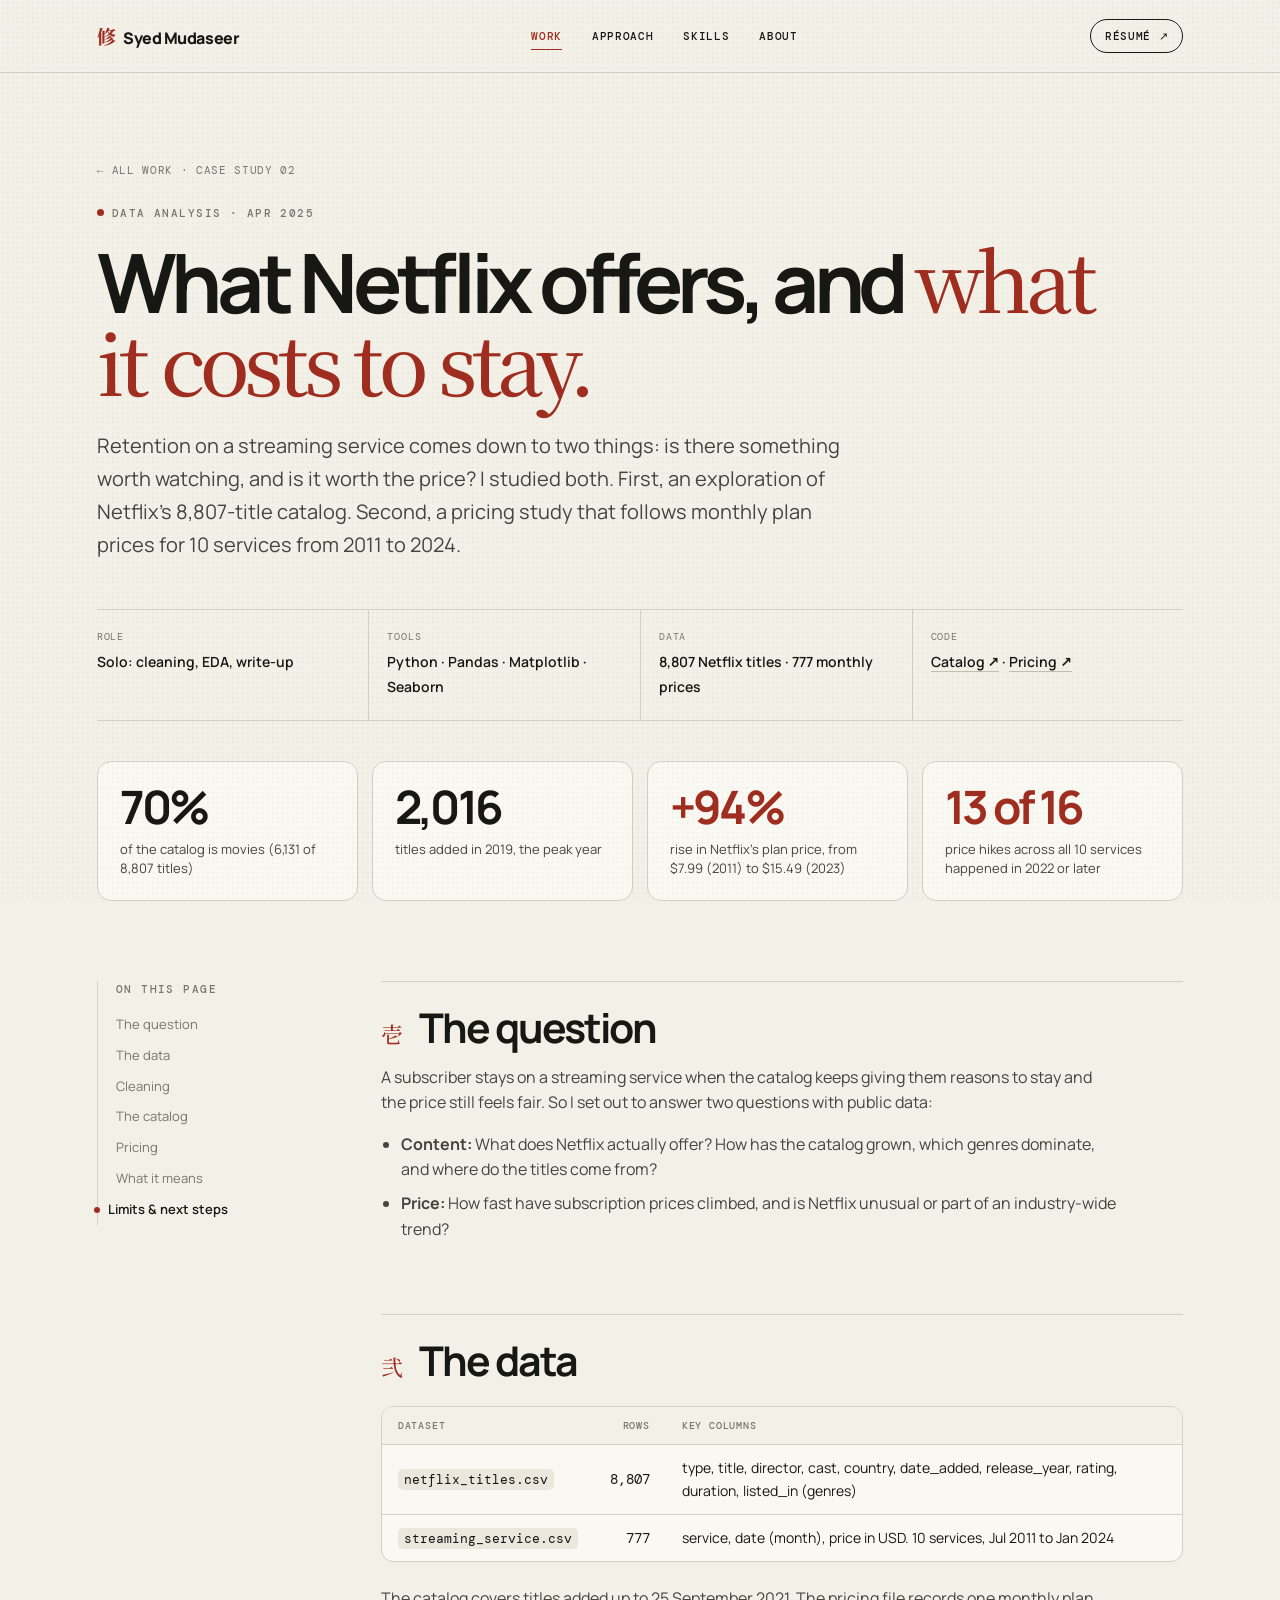
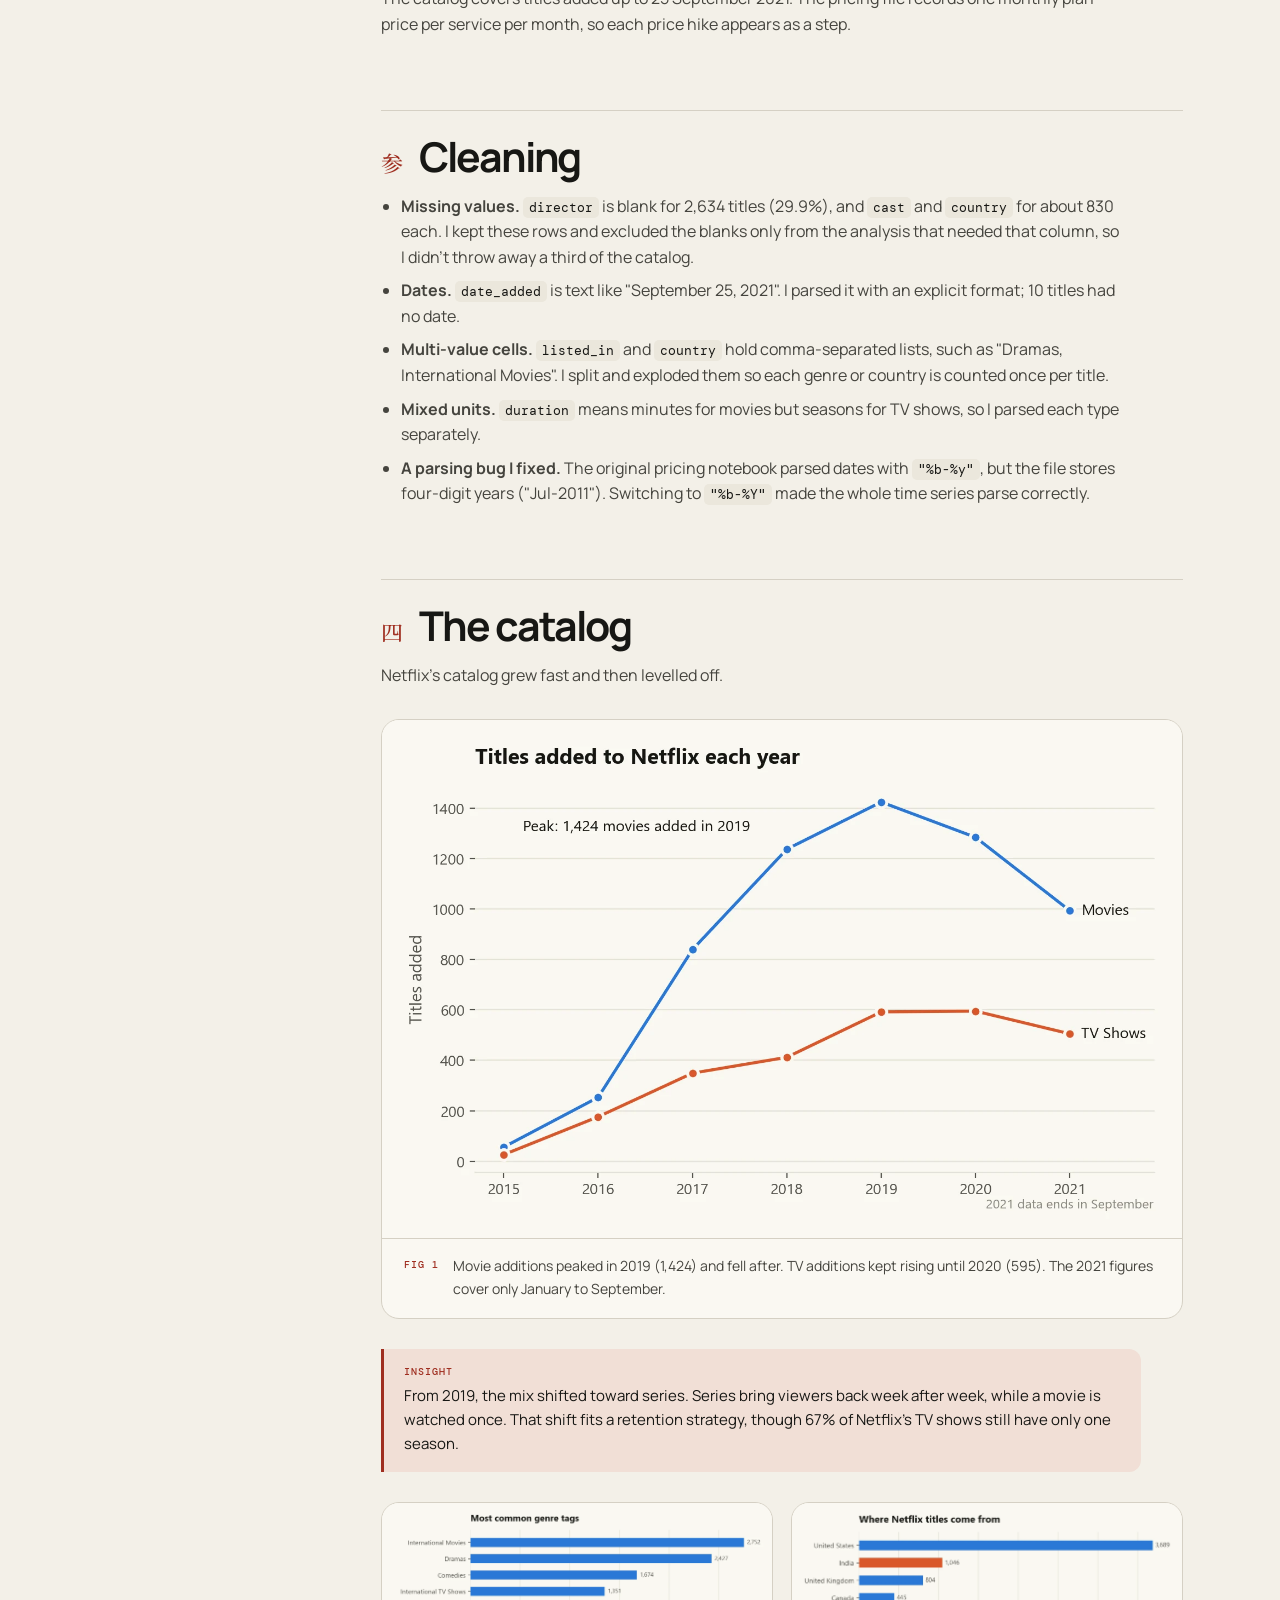
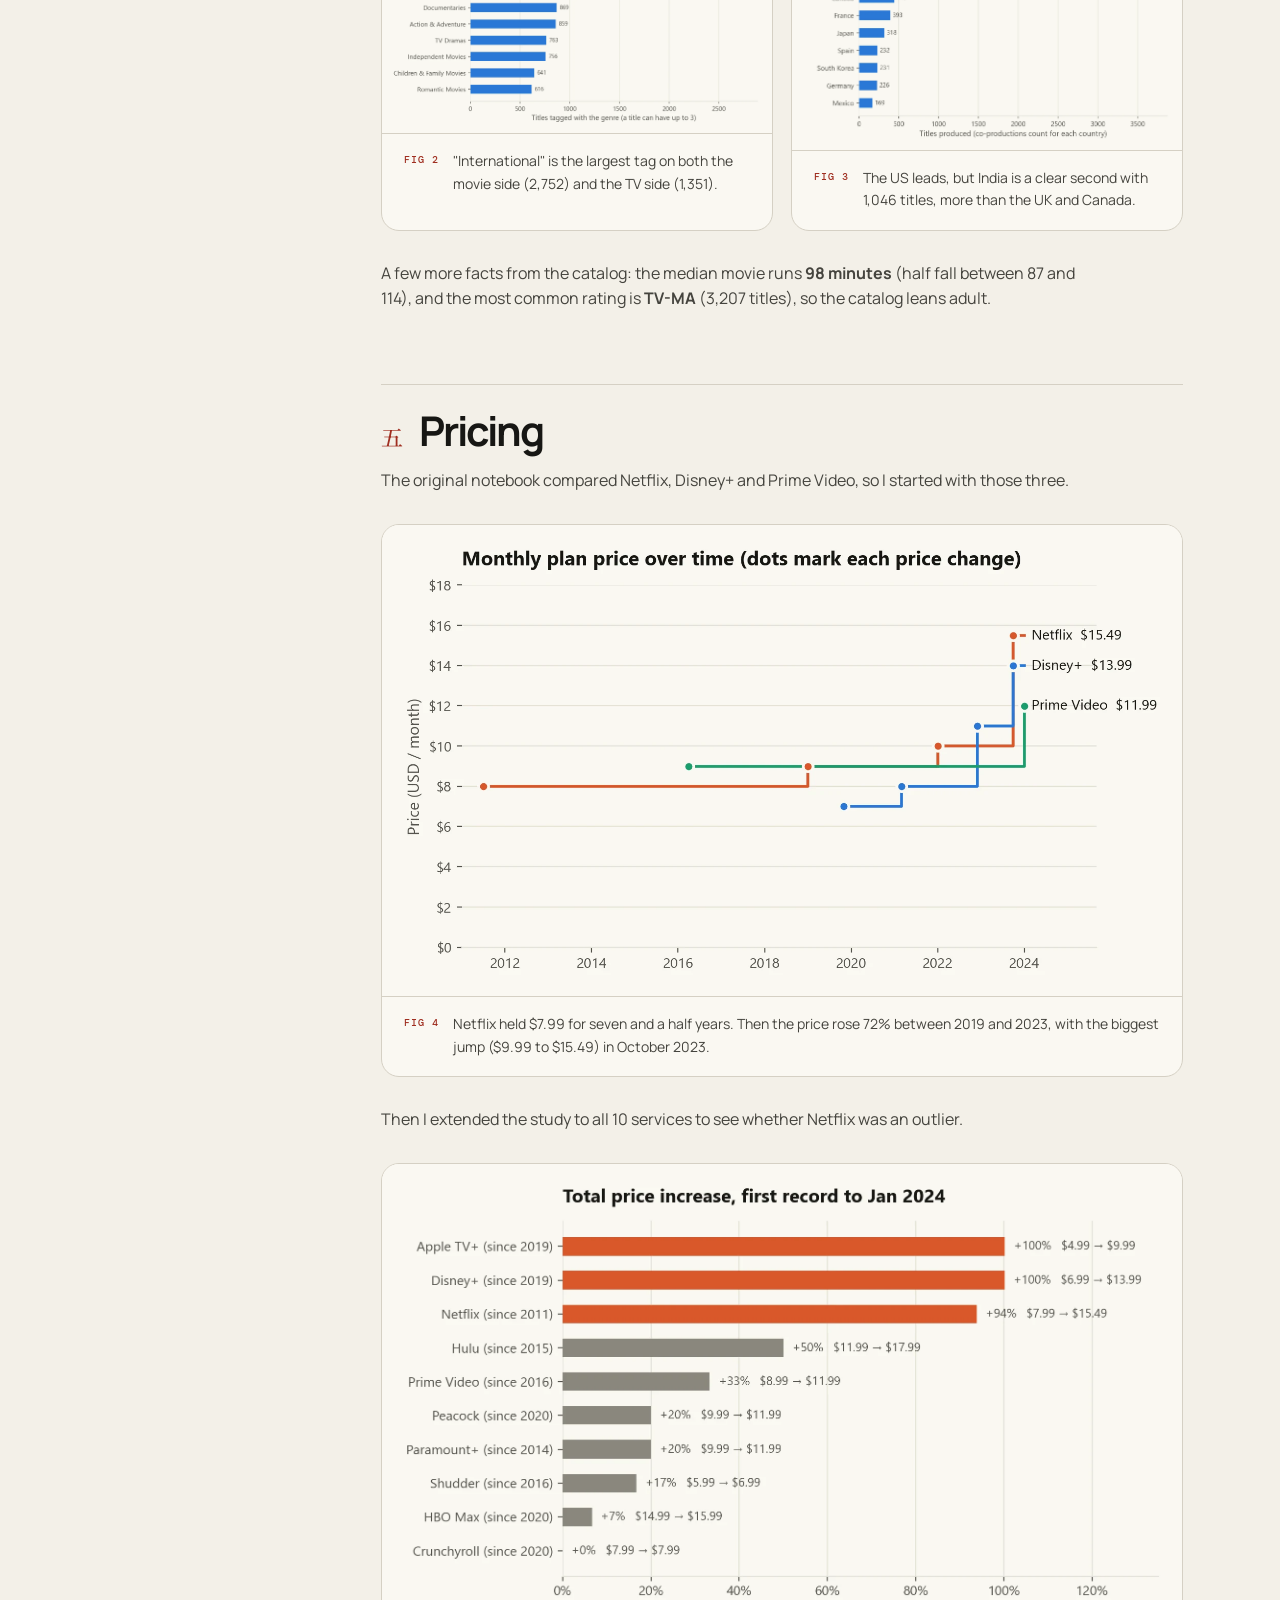
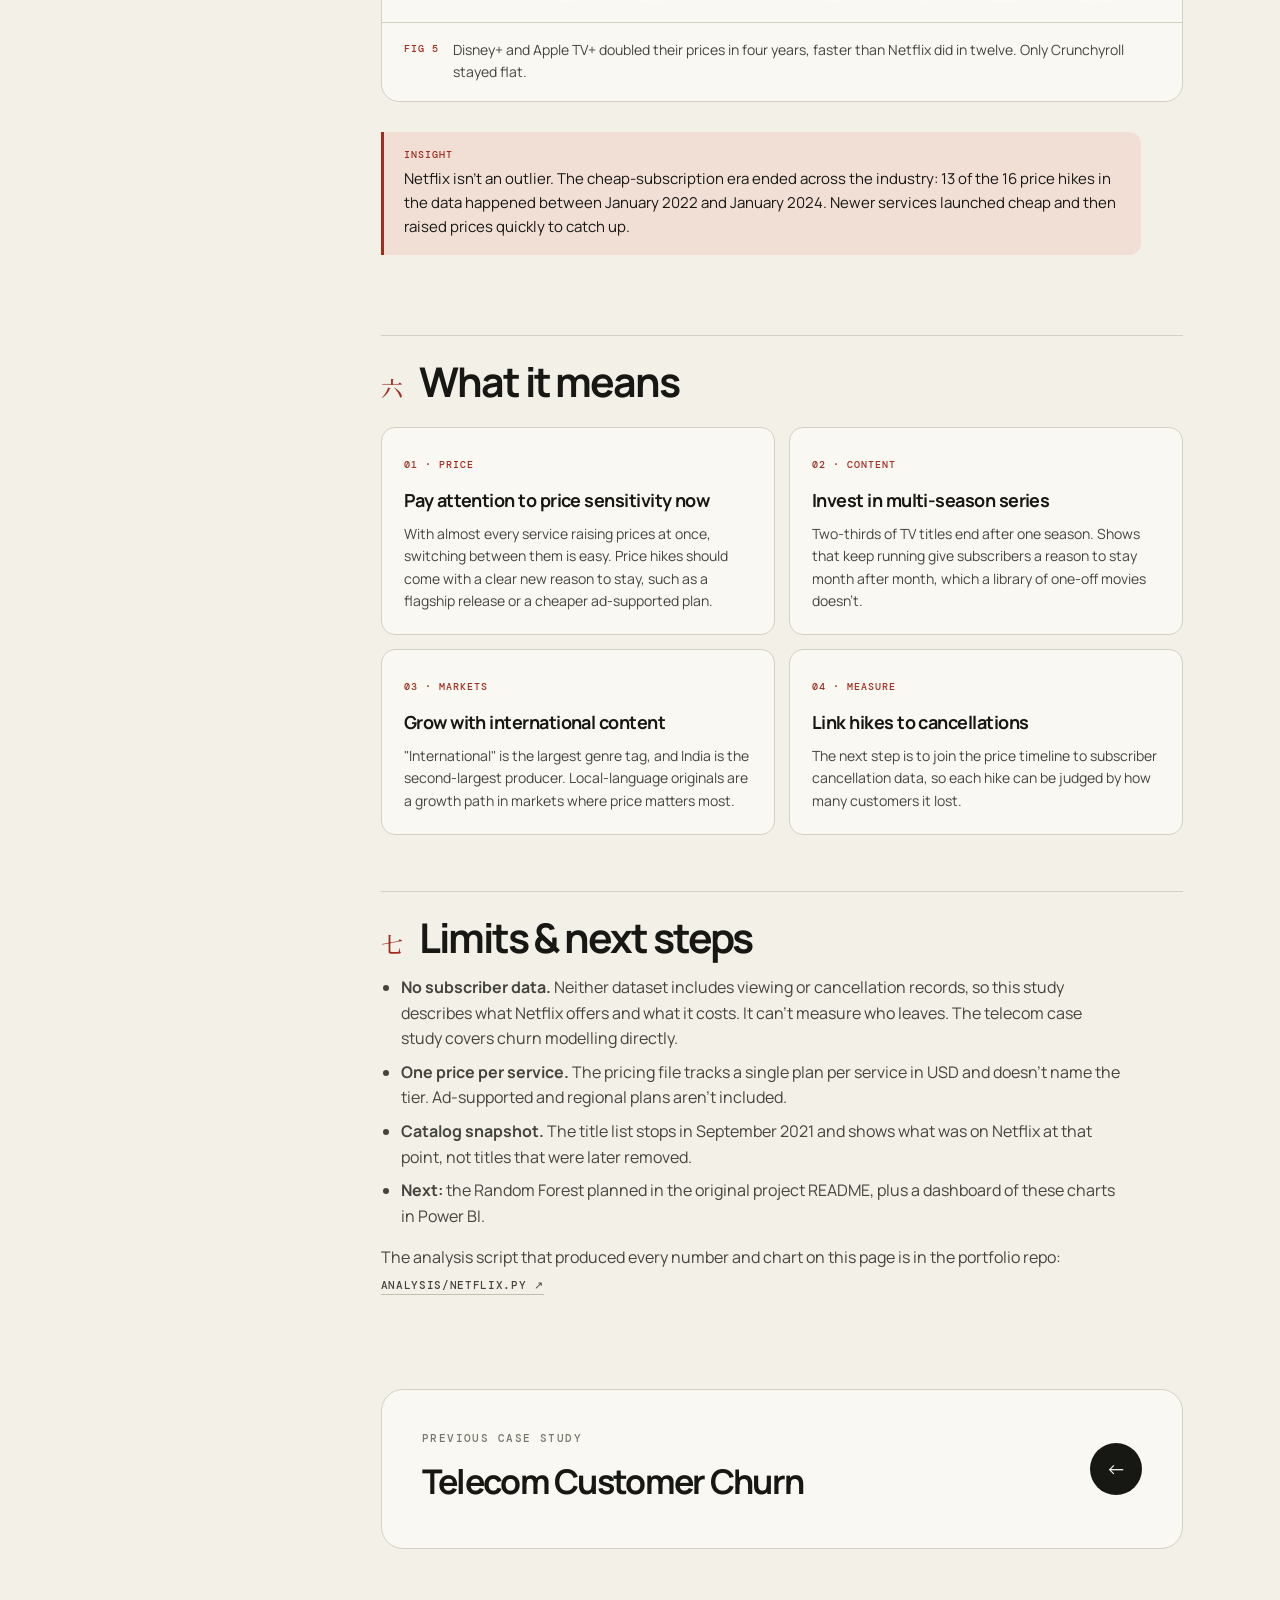
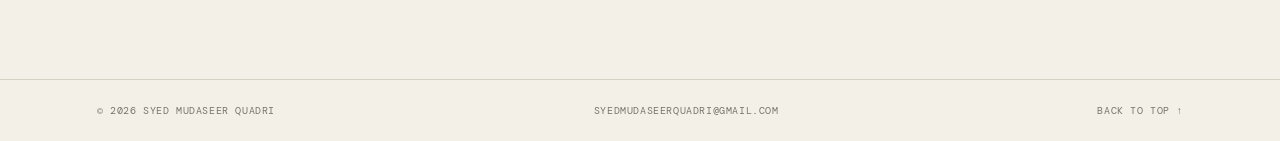
==== netflix-streaming.html @ 1e31c04d "Redesign site; add Telecom Churn and Netflix & Streaming case studies - New layout: hero with a real" ====
<!doctype html>
<html lang="en">
<head>
  <meta charset="utf-8">
  <meta name="viewport" content="width=device-width,initial-scale=1">
  <meta name="description" content="Case study: exploring Netflix's 8,807-title catalog and 13 years of subscription prices across 10 streaming services. By Syed Mudaseer Quadri.">
  <title>Streaming Market · Case Study</title>
  <link rel="preconnect" href="https://fonts.googleapis.com">
  <link rel="preconnect" href="https://fonts.gstatic.com" crossorigin>
  <link href="https://fonts.googleapis.com/css2?family=DM+Mono:wght@400;500&family=Manrope:wght@400;500;600;700;800&family=Noto+Serif+JP:wght@500;600&display=swap" rel="stylesheet">
  <link rel="stylesheet" href="style.css">
</head>
<body>
  <header class="nav">
    <div class="wrap">
      <a class="brand" href="index.html"><span class="brand-mark">修</span>Syed Mudaseer</a>
      <nav class="nav-links" id="nav-links"><a href="index.html#work" aria-current="page">Work</a><a href="index.html#approach">Approach</a><a href="index.html#skills">Skills</a><a href="index.html#about">About</a></nav>
      <a class="nav-cta" href="resume.html">Résumé ↗</a>
      <button class="menu-btn" aria-expanded="false" aria-controls="nav-links">Menu</button>
    </div>
  </header>

  <main>
    <section class="wrap cs-hero">
      <div class="crumbs"><a href="index.html#work">← All work</a> · Case study 02</div>
      <div class="eyebrow"><span class="dot"></span>Data analysis · Apr 2025</div>
      <h1>What Netflix offers, and <em>what it costs to stay.</em></h1>
      <p class="cs-lede">Retention on a streaming service comes down to two things: is there something worth watching, and is it worth the price? I studied both. First, an exploration of Netflix's 8,807-title catalog. Second, a pricing study that follows monthly plan prices for 10 services from 2011 to 2024.</p>

      <div class="cs-facts">
        <div><span>Role</span><strong>Solo: cleaning, EDA, write-up</strong></div>
        <div><span>Tools</span><strong>Python · Pandas · Matplotlib · Seaborn</strong></div>
        <div><span>Data</span><strong>8,807 Netflix titles · 777 monthly prices</strong></div>
        <div><span>Code</span><strong><a href="https://github.com/SyedMudaseerQuadri/Netflix_Tvshows-_prediction" target="_blank" rel="noreferrer">Catalog ↗</a> · <a href="https://github.com/SyedMudaseerQuadri/Streaming_princing_prediction" target="_blank" rel="noreferrer">Pricing ↗</a></strong></div>
      </div>

      <div class="headline-nums">
        <div class="num"><strong>70%</strong><span>of the catalog is movies (6,131 of 8,807 titles)</span></div>
        <div class="num"><strong>2,016</strong><span>titles added in 2019, the peak year</span></div>
        <div class="num"><strong class="hot">+94%</strong><span>rise in Netflix's plan price, from $7.99 (2011) to $15.49 (2023)</span></div>
        <div class="num"><strong class="hot">13 of 16</strong><span>price hikes across all 10 services happened in 2022 or later</span></div>
      </div>
    </section>

    <div class="wrap cs-layout">
      <nav class="toc" aria-label="On this page">
        <p class="eyebrow">On this page</p>
        <a href="#question">The question</a><a href="#data">The data</a><a href="#clean">Cleaning</a><a href="#catalog">The catalog</a><a href="#pricing">Pricing</a><a href="#recs">What it means</a><a href="#limits">Limits &amp; next steps</a>
      </nav>

      <article class="cs-body">
        <section class="beat" id="question">
          <div class="beat-head"><b>壱</b><h2>The question</h2></div>
          <p>A subscriber stays on a streaming service when the catalog keeps giving them reasons to stay and the price still feels fair. So I set out to answer two questions with public data:</p>
          <ul>
            <li><strong>Content:</strong> What does Netflix actually offer? How has the catalog grown, which genres dominate, and where do the titles come from?</li>
            <li><strong>Price:</strong> How fast have subscription prices climbed, and is Netflix unusual or part of an industry-wide trend?</li>
          </ul>
        </section>

        <section class="beat" id="data">
          <div class="beat-head"><b>弐</b><h2>The data</h2></div>
          <div class="table-wrap">
            <table>
              <thead><tr><th>Dataset</th><th class="n">Rows</th><th>Key columns</th></tr></thead>
              <tbody>
                <tr><td><code>netflix_titles.csv</code></td><td class="n">8,807</td><td>type, title, director, cast, country, date_added, release_year, rating, duration, listed_in (genres)</td></tr>
                <tr><td><code>streaming_service.csv</code></td><td class="n">777</td><td>service, date (month), price in USD. 10 services, Jul 2011 to Jan 2024</td></tr>
              </tbody>
            </table>
          </div>
          <p>The catalog covers titles added up to 25 September 2021. The pricing file records one monthly plan price per service per month, so each price hike appears as a step.</p>
        </section>

        <section class="beat" id="clean">
          <div class="beat-head"><b>参</b><h2>Cleaning</h2></div>
          <ul>
            <li><strong>Missing values.</strong> <code>director</code> is blank for 2,634 titles (29.9%), and <code>cast</code> and <code>country</code> for about 830 each. I kept these rows and excluded the blanks only from the analysis that needed that column, so I didn't throw away a third of the catalog.</li>
            <li><strong>Dates.</strong> <code>date_added</code> is text like "September 25, 2021". I parsed it with an explicit format; 10 titles had no date.</li>
            <li><strong>Multi-value cells.</strong> <code>listed_in</code> and <code>country</code> hold comma-separated lists, such as "Dramas, International Movies". I split and exploded them so each genre or country is counted once per title.</li>
            <li><strong>Mixed units.</strong> <code>duration</code> means minutes for movies but seasons for TV shows, so I parsed each type separately.</li>
            <li><strong>A parsing bug I fixed.</strong> The original pricing notebook parsed dates with <code>"%b-%y"</code>, but the file stores four-digit years ("Jul-2011"). Switching to <code>"%b-%Y"</code> made the whole time series parse correctly.</li>
          </ul>
        </section>

        <section class="beat" id="catalog">
          <div class="beat-head"><b>四</b><h2>The catalog</h2></div>
          <p>Netflix's catalog grew fast and then levelled off.</p>
          <figure class="figure">
            <button type="button" aria-label="Enlarge chart"><img src="assets/netflix/added.webp" alt="Line chart of titles added per year, 2015 to 2021. Movies rise from 56 to a peak of 1,424 in 2019, then fall to 993 in 2021. TV shows rise from 26 to about 595 in 2020." width="1460" height="946" loading="lazy"></button>
            <figcaption><b>Fig 1</b><span>Movie additions peaked in 2019 (1,424) and fell after. TV additions kept rising until 2020 (595). The 2021 figures cover only January to September.</span></figcaption>
          </figure>
          <div class="insight"><strong>Insight</strong><p>From 2019, the mix shifted toward series. Series bring viewers back week after week, while a movie is watched once. That shift fits a retention strategy, though 67% of Netflix's TV shows still have only one season.</p></div>

          <div class="fig-pair">
            <figure class="figure">
              <button type="button" aria-label="Enlarge chart"><img src="assets/netflix/genres.webp" alt="Horizontal bar chart of the 10 most common genre tags. International Movies 2,752, Dramas 2,427, Comedies 1,674, International TV Shows 1,351, Documentaries 869." width="1684" height="993" loading="lazy"></button>
              <figcaption><b>Fig 2</b><span>"International" is the largest tag on both the movie side (2,752) and the TV side (1,351).</span></figcaption>
            </figure>
            <figure class="figure">
              <button type="button" aria-label="Enlarge chart"><img src="assets/netflix/countries.webp" alt="Horizontal bar chart of the top 10 producing countries. United States 3,689, India 1,046, United Kingdom 804, Canada 445, France 393." width="1569" height="993" loading="lazy"></button>
              <figcaption><b>Fig 3</b><span>The US leads, but India is a clear second with 1,046 titles, more than the UK and Canada.</span></figcaption>
            </figure>
          </div>
          <p>A few more facts from the catalog: the median movie runs <strong>98 minutes</strong> (half fall between 87 and 114), and the most common rating is <strong>TV-MA</strong> (3,207 titles), so the catalog leans adult.</p>
        </section>

        <section class="beat" id="pricing">
          <div class="beat-head"><b>五</b><h2>Pricing</h2></div>
          <p>The original notebook compared Netflix, Disney+ and Prime Video, so I started with those three.</p>
          <figure class="figure">
            <button type="button" aria-label="Enlarge chart"><img src="assets/netflix/prices.webp" alt="Step chart of monthly prices. Netflix stays at $7.99 from 2011 to 2019, then rises to $8.99, $9.99 and $15.49 by October 2023. Disney+ goes from $6.99 to $13.99 between 2019 and 2023. Prime Video goes from $8.99 to $11.99 in January 2024." width="1563" height="921" loading="lazy"></button>
            <figcaption><b>Fig 4</b><span>Netflix held $7.99 for seven and a half years. Then the price rose 72% between 2019 and 2023, with the biggest jump ($9.99 to $15.49) in October 2023.</span></figcaption>
          </figure>
          <p>Then I extended the study to all 10 services to see whether Netflix was an outlier.</p>
          <figure class="figure">
            <button type="button" aria-label="Enlarge chart"><img src="assets/netflix/increase.webp" alt="Horizontal bar chart of total price increase per service. Apple TV+ and Disney+ up 100%, Netflix up 94%, Hulu up 50%, Prime Video up 33%, Peacock and Paramount+ up 20%, Shudder up 17%, HBO Max up 7%, Crunchyroll unchanged." width="1665" height="953" loading="lazy"></button>
            <figcaption><b>Fig 5</b><span>Disney+ and Apple TV+ doubled their prices in four years, faster than Netflix did in twelve. Only Crunchyroll stayed flat.</span></figcaption>
          </figure>
          <div class="insight"><strong>Insight</strong><p>Netflix isn't an outlier. The cheap-subscription era ended across the industry: 13 of the 16 price hikes in the data happened between January 2022 and January 2024. Newer services launched cheap and then raised prices quickly to catch up.</p></div>
        </section>

        <section class="beat" id="recs">
          <div class="beat-head"><b>六</b><h2>What it means</h2></div>
          <div class="recs">
            <div class="rec"><span>01 · PRICE</span><h3>Pay attention to price sensitivity now</h3><p>With almost every service raising prices at once, switching between them is easy. Price hikes should come with a clear new reason to stay, such as a flagship release or a cheaper ad-supported plan.</p></div>
            <div class="rec"><span>02 · CONTENT</span><h3>Invest in multi-season series</h3><p>Two-thirds of TV titles end after one season. Shows that keep running give subscribers a reason to stay month after month, which a library of one-off movies doesn't.</p></div>
            <div class="rec"><span>03 · MARKETS</span><h3>Grow with international content</h3><p>"International" is the largest genre tag, and India is the second-largest producer. Local-language originals are a growth path in markets where price matters most.</p></div>
            <div class="rec"><span>04 · MEASURE</span><h3>Link hikes to cancellations</h3><p>The next step is to join the price timeline to subscriber cancellation data, so each hike can be judged by how many customers it lost.</p></div>
          </div>
        </section>

        <section class="beat" id="limits">
          <div class="beat-head"><b>七</b><h2>Limits &amp; next steps</h2></div>
          <ul>
            <li><strong>No subscriber data.</strong> Neither dataset includes viewing or cancellation records, so this study describes what Netflix offers and what it costs. It can't measure who leaves. The telecom case study covers churn modelling directly.</li>
            <li><strong>One price per service.</strong> The pricing file tracks a single plan per service in USD and doesn't name the tier. Ad-supported and regional plans aren't included.</li>
            <li><strong>Catalog snapshot.</strong> The title list stops in September 2021 and shows what was on Netflix at that point, not titles that were later removed.</li>
            <li><strong>Next:</strong> the Random Forest planned in the original project README, plus a dashboard of these charts in Power BI.</li>
          </ul>
          <p>The analysis script that produced every number and chart on this page is in the portfolio repo: <a class="text-link" href="https://github.com/SyedMudaseerQuadri/data-science-portfolio/tree/main/analysis" target="_blank" rel="noreferrer">analysis/netflix.py ↗</a></p>
        </section>

        <a class="next-case" href="telecom-churn.html"><div><div class="eyebrow">Previous case study</div><h3>Telecom Customer Churn</h3></div><i>←</i></a>
      </article>
    </div>
  </main>
  <footer><div class="wrap"><span>© 2026 Syed Mudaseer Quadri</span><a href="mailto:syedmudaseerquadri@gmail.com">syedmudaseerquadri@gmail.com</a><a href="#">Back to top ↑</a></div></footer>
  <script src="script.js"></script>
</body>
</html>
---- style.css ----
:root{
  --paper:#f3f0e8;--paper-2:#ebe7dc;--paper-3:#e3ded1;--white:#faf8f2;
  --ink:#171714;--ink-2:#45443e;--muted:#77756c;--line:#d5d0c4;--line-2:#c4beb1;
  --accent:#9f2e20;--accent-soft:#f1dfd6;
  --mono:"DM Mono",ui-monospace,monospace;--sans:"Manrope",system-ui,sans-serif;--serif:"Noto Serif JP",serif;
  --gutter:clamp(16px,6vw,96px);--max:1240px;--radius:14px;
}
*{box-sizing:border-box}
html{scroll-behavior:smooth;-webkit-text-size-adjust:100%}
body{margin:0;background:var(--paper);color:var(--ink);font-family:var(--sans);line-height:1.6;overflow-x:hidden}
body:before{content:"";position:fixed;inset:0;pointer-events:none;opacity:.035;background-image:radial-gradient(#000 1px,transparent 1px);background-size:5px 5px;z-index:50}
a{color:inherit;text-decoration:none}
img{max-width:100%;height:auto;display:block}
:focus-visible{outline:2px solid var(--accent);outline-offset:3px}
.wrap{max-width:var(--max);margin:0 auto;padding:0 var(--gutter)}
.eyebrow{font:500 11px/1.5 var(--mono);letter-spacing:.13em;color:var(--muted);text-transform:uppercase}
.dot{display:inline-block;width:7px;height:7px;border-radius:50%;background:var(--accent);margin-right:8px;vertical-align:1px}

/* nav */
.nav{position:sticky;top:0;z-index:40;background:rgba(243,240,232,.88);backdrop-filter:blur(16px);-webkit-backdrop-filter:blur(16px);border-bottom:1px solid var(--line)}
.nav .wrap{height:72px;display:flex;align-items:center;justify-content:space-between;gap:24px}
.brand{font-weight:800;letter-spacing:-.03em;white-space:nowrap}
.brand-mark{font-family:var(--serif);font-size:19px;margin-right:8px;color:var(--accent)}
.nav-links{display:flex;gap:30px;font:500 11px var(--mono);text-transform:uppercase;letter-spacing:.06em}
.nav-links a{padding:6px 0;border-bottom:1px solid transparent;transition:color .2s,border-color .2s}
.nav-links a:hover,.nav-links a[aria-current]{color:var(--accent);border-color:currentColor}
.nav-cta{font:500 11px var(--mono);text-transform:uppercase;letter-spacing:.06em;border:1px solid var(--ink);padding:9px 14px;border-radius:999px;transition:.2s;white-space:nowrap}
.nav-cta:hover{background:var(--ink);color:var(--white)}
.menu-btn{display:none;background:none;border:1px solid var(--ink);border-radius:999px;font:500 11px var(--mono);text-transform:uppercase;padding:9px 14px;color:var(--ink);cursor:pointer}

/* buttons */
.button{display:inline-flex;align-items:center;justify-content:space-between;gap:28px;padding:15px 20px;border:1px solid var(--ink);border-radius:999px;font-size:13px;font-weight:700;transition:.25s}
.button-dark{background:var(--ink);color:var(--white)}
.button-dark:hover{background:var(--accent);border-color:var(--accent);transform:translateY(-2px)}
.button-light:hover{background:var(--ink);color:var(--white)}
.text-link{font:500 11px var(--mono);text-transform:uppercase;letter-spacing:.06em;border-bottom:1px solid var(--line-2);padding-bottom:2px}
.text-link:hover{color:var(--accent);border-color:var(--accent)}

/* hero */
.hero{display:grid;grid-template-columns:1.1fr .9fr;gap:clamp(32px,5vw,80px);align-items:center;padding-top:clamp(56px,9vw,120px);padding-bottom:clamp(56px,8vw,100px)}
.hero h1{font-size:clamp(46px,7vw,104px);line-height:.95;letter-spacing:-.065em;margin:24px 0 28px}
.hero h1 em{font-family:var(--serif);font-style:normal;font-weight:500;letter-spacing:-.05em;color:var(--accent)}
.hero-text{max-width:600px;font-size:17px;line-height:1.75;color:var(--ink-2);margin:0}
.hero-actions{display:flex;flex-wrap:wrap;align-items:center;gap:22px;margin-top:34px}
.hero-panel{background:var(--ink);color:var(--white);border-radius:22px;padding:28px;box-shadow:0 30px 60px -30px rgba(23,23,20,.45);position:relative;overflow:hidden}
.hero-panel:after{content:"縁";position:absolute;right:-10px;bottom:-40px;font:500 180px/1 var(--serif);color:rgba(255,255,255,.04)}
.hero-panel .eyebrow{color:#a8a59b}
.panel-title{font-size:20px;font-weight:700;letter-spacing:-.03em;margin:10px 0 22px}
.bars{display:grid;gap:14px}
.bar-row{display:grid;grid-template-columns:118px 1fr 52px;align-items:center;gap:12px;font-size:13px}
.bar-row span:first-child{color:#cfccc1}
.bar-track{height:10px;background:#2b2a26;border-radius:999px;overflow:hidden}
.bar-fill{height:100%;border-radius:999px;background:#e07a52;transform-origin:left;animation:grow 1.2s cubic-bezier(.2,.8,.2,1) both}
.bar-fill.cool{background:#8a877d}
.bar-row b{text-align:right;font:500 13px var(--mono)}
.panel-foot{display:flex;justify-content:space-between;gap:12px;margin-top:24px;padding-top:18px;border-top:1px solid #34332e;font:11px var(--mono);color:#a8a59b;text-transform:uppercase;letter-spacing:.06em}
.panel-foot a{color:var(--white);border-bottom:1px solid #6b685f}
.panel-foot a:hover{color:#e07a52;border-color:#e07a52}
@keyframes grow{from{transform:scaleX(0)}}

/* stats strip */
.stats{border-top:1px solid var(--line);border-bottom:1px solid var(--line);background:var(--white)}
.stats .wrap{display:grid;grid-template-columns:repeat(4,1fr)}
.stat{padding:26px 22px;border-left:1px solid var(--line)}
.stat:first-child{border-left:0;padding-left:0}
.stat strong{display:block;font-size:clamp(26px,3.2vw,40px);letter-spacing:-.05em;line-height:1.1}
.stat span{font:11px var(--mono);color:var(--muted);text-transform:uppercase;letter-spacing:.06em}

/* sections */
.section{padding:clamp(72px,10vw,130px) 0}
.section-intro{display:grid;grid-template-columns:64px 1fr;gap:24px;margin-bottom:52px}
.section-number{font:500 34px/1 var(--serif);color:var(--accent)}
.section-intro h2{font-size:clamp(34px,4.6vw,62px);line-height:1;letter-spacing:-.06em;margin:12px 0 14px}
.section-intro p{color:var(--muted);max-width:640px;margin:0}

/* featured case-study cards */
.case-list{display:grid;gap:28px}
.case-card{display:grid;grid-template-columns:1fr 1.05fr;border:1px solid var(--line);border-radius:22px;background:var(--white);overflow:hidden;transition:transform .35s,box-shadow .35s,border-color .35s}
.case-card:hover{transform:translateY(-4px);box-shadow:0 28px 50px -34px rgba(23,23,20,.45);border-color:var(--line-2)}
.case-card:nth-child(even) .case-media{order:2}
.case-media{background:var(--paper-2);padding:clamp(18px,3vw,34px);display:flex;align-items:center}
.case-media img{width:100%;border-radius:10px;box-shadow:0 14px 30px -20px rgba(23,23,20,.4);border:1px solid var(--line)}
.case-body{padding:clamp(24px,4vw,48px);display:flex;flex-direction:column}
.case-meta{display:flex;justify-content:space-between;gap:12px;font:500 10px var(--mono);letter-spacing:.12em;text-transform:uppercase;color:var(--muted)}
.case-body h3{font-size:clamp(26px,3vw,38px);line-height:1.05;letter-spacing:-.05em;margin:18px 0 14px}
.case-body p{color:var(--ink-2);font-size:15px;margin:0 0 22px}
.case-kpis{display:grid;grid-template-columns:repeat(3,1fr);gap:1px;background:var(--line);border:1px solid var(--line);border-radius:12px;overflow:hidden;margin-bottom:22px}
.case-kpis div{background:var(--white);padding:14px}
.case-kpis strong{display:block;font-size:22px;letter-spacing:-.04em}
.case-kpis span{font:10px/1.4 var(--mono);color:var(--muted);text-transform:uppercase}
.tags{display:flex;flex-wrap:wrap;gap:7px;margin-bottom:26px}
.tags span{font:500 10px var(--mono);border:1px solid var(--line);border-radius:999px;padding:6px 10px;text-transform:uppercase;letter-spacing:.05em}
.case-link{margin-top:auto;display:inline-flex;align-items:center;gap:10px;font-weight:700;font-size:14px}
.case-link i{font-style:normal;display:inline-grid;place-items:center;width:36px;height:36px;border-radius:50%;background:var(--ink);color:var(--white);transition:.25s}
.case-card:hover .case-link i{background:var(--accent);transform:translateX(4px)}

.other-head{margin:70px 0 18px}
.other-grid{display:grid;grid-template-columns:1fr 1fr;gap:18px}
.other{border:1px solid var(--line);border-radius:var(--radius);padding:26px;background:transparent}
.other h4{font-size:20px;letter-spacing:-.03em;margin:12px 0 8px}
.other p{color:var(--ink-2);font-size:14px;margin:0 0 16px}
.other .note{font:11px var(--mono);color:var(--muted);border-top:1px dashed var(--line-2);padding-top:12px;margin:0}

/* approach */
.approach-section{background:var(--ink);color:var(--white)}
.approach-section .section-intro p,.approach-section .eyebrow{color:#a8a59b}
.process{display:grid;grid-template-columns:repeat(5,1fr);border-top:1px solid #3a3934}
.process-step{padding:30px 22px 10px 0;border-right:1px solid #3a3934;margin-right:22px}
.process-step:last-child{border-right:0;margin-right:0}
.process-step span{font:11px var(--mono);color:#e07a52}
.process-step h3{font-size:22px;margin:34px 0 10px;letter-spacing:-.04em}
.process-step p{font-size:13px;color:#b5b2a8;margin:0}

/* skills */
.skills-layout{display:grid;grid-template-columns:1.2fr .8fr;gap:clamp(32px,7vw,100px)}
.skill-cloud{display:flex;flex-wrap:wrap;gap:9px;align-content:flex-start}
.skill-cloud span{border:1px solid var(--line);border-radius:999px;padding:11px 16px;font-size:13px}
.skill-cloud .big{font-size:19px;background:var(--paper-2)}
.skill-side{border-top:1px solid var(--line)}
.skill-side div{padding:20px 0;border-bottom:1px solid var(--line)}
.skill-side span{display:block;font:10px var(--mono);color:var(--muted);margin-bottom:6px;letter-spacing:.08em}
.skill-side strong{font-size:14px;font-weight:600}

/* about */
.about-section{background:var(--paper-2)}
.about-grid{display:grid;grid-template-columns:1.2fr .8fr;gap:clamp(32px,8vw,120px)}
.about-copy .large{font-size:clamp(22px,2.4vw,28px);line-height:1.4;letter-spacing:-.03em;margin-top:0}
.about-copy p:not(.large){color:var(--ink-2);max-width:640px}
.facts{border-top:1px solid var(--line-2)}
.facts>div{padding:20px 0;border-bottom:1px solid var(--line-2)}
.facts span,.facts small{display:block;font:10px var(--mono);color:var(--muted);letter-spacing:.06em}
.facts strong{display:block;font-size:16px;margin:6px 0}

/* contact */
.contact{text-align:center;display:flex;flex-direction:column;align-items:center}
.contact-mark{font:500 26px var(--serif);color:var(--accent);margin-bottom:16px}
.contact h2{font-size:clamp(40px,6vw,86px);line-height:.95;letter-spacing:-.065em;max-width:900px;margin:18px 0}
.contact>p{max-width:580px;color:var(--muted)}
.contact-actions{display:flex;flex-wrap:wrap;justify-content:center;gap:10px;margin-top:26px}
.socials{display:flex;gap:24px;margin-top:40px;font:11px var(--mono);text-transform:uppercase}
.socials a{border-bottom:1px solid}
.socials a:hover{color:var(--accent)}
footer{border-top:1px solid var(--line)}
footer .wrap{padding-top:24px;padding-bottom:24px;display:flex;justify-content:space-between;gap:12px;font:10px var(--mono);color:var(--muted);text-transform:uppercase;letter-spacing:.06em}

/* ---------- case-study pages ---------- */
.cs-hero{padding-top:clamp(48px,7vw,96px);padding-bottom:40px}
.crumbs{font:11px var(--mono);text-transform:uppercase;letter-spacing:.06em;color:var(--muted);margin-bottom:28px}
.crumbs a:hover{color:var(--accent)}
.cs-hero h1{font-size:clamp(40px,6.4vw,92px);line-height:.95;letter-spacing:-.065em;margin:18px 0 24px;max-width:1000px}
.cs-hero h1 em{font-family:var(--serif);font-style:normal;font-weight:500;color:var(--accent)}
.cs-lede{font-size:clamp(17px,1.6vw,20px);line-height:1.65;color:var(--ink-2);max-width:760px;margin:0}
.cs-facts{display:grid;grid-template-columns:repeat(4,1fr);border-top:1px solid var(--line);border-bottom:1px solid var(--line);margin-top:48px}
.cs-facts div{padding:20px 18px 20px 0}
.cs-facts div+div{padding-left:18px;border-left:1px solid var(--line)}
.cs-facts span{display:block;font:10px var(--mono);color:var(--muted);text-transform:uppercase;letter-spacing:.08em;margin-bottom:6px}
.cs-facts strong{font-size:14px;font-weight:600}
.cs-facts a{border-bottom:1px solid var(--line-2)}
.cs-facts a:hover{color:var(--accent);border-color:var(--accent)}
.headline-nums{display:grid;grid-template-columns:repeat(4,1fr);gap:14px;margin-top:40px}
.num{background:var(--white);border:1px solid var(--line);border-radius:var(--radius);padding:22px}
.num strong{display:block;font-size:clamp(30px,3.6vw,46px);letter-spacing:-.06em;line-height:1}
.num strong.hot{color:var(--accent)}
.num span{display:block;font-size:13px;color:var(--ink-2);margin-top:10px;line-height:1.45}

.cs-layout{display:grid;grid-template-columns:220px 1fr;gap:clamp(32px,5vw,72px);padding-top:40px;padding-bottom:40px}
.toc{position:sticky;top:96px;align-self:start;border-left:1px solid var(--line);padding-left:18px}
.toc p{margin:0 0 12px}
.toc a{display:block;font-size:13px;color:var(--muted);padding:5px 0;transition:color .2s}
.toc a:hover,.toc a.on{color:var(--ink);font-weight:600}
.toc a.on:before{content:"";display:inline-block;width:6px;height:6px;border-radius:50%;background:var(--accent);margin:0 8px 1px -22px}
.cs-body{min-width:0}
.beat{padding:24px 0 56px;border-top:1px solid var(--line);scroll-margin-top:90px}
.beat-head{display:flex;align-items:baseline;gap:16px;margin-bottom:8px}
.beat-head b{font:500 22px var(--serif);color:var(--accent)}
.beat h2{font-size:clamp(28px,3.2vw,42px);letter-spacing:-.05em;line-height:1.05;margin:0}
.beat>p,.beat li{font-size:16px;color:var(--ink-2);max-width:720px}
.beat ul{padding-left:20px}
.beat li{margin:8px 0}
.beat code{font:13px var(--mono);background:var(--paper-2);padding:2px 6px;border-radius:5px;color:var(--ink)}
.figure{margin:30px 0;background:var(--white);border:1px solid var(--line);border-radius:18px;overflow:hidden}
.figure button{all:unset;display:block;width:100%;cursor:zoom-in}
.figure button:focus-visible{outline:2px solid var(--accent);outline-offset:-4px}
.figure img{width:100%;height:auto}
.figure figcaption{display:grid;grid-template-columns:auto 1fr;gap:4px 14px;padding:16px 22px 18px;border-top:1px solid var(--line);font-size:14px;color:var(--ink-2)}
.figure figcaption b{font:500 10px var(--mono);color:var(--accent);text-transform:uppercase;letter-spacing:.1em;padding-top:3px}
.fig-pair{display:grid;grid-template-columns:1fr 1fr;gap:18px;margin:30px 0}
.fig-pair .figure{margin:0}
.insight{border-left:3px solid var(--accent);background:var(--accent-soft);border-radius:0 12px 12px 0;padding:16px 20px;margin:24px 0;max-width:760px}
.insight strong{display:block;font:500 10px var(--mono);text-transform:uppercase;letter-spacing:.1em;color:var(--accent);margin-bottom:6px}
.insight p{margin:0;font-size:15px;color:var(--ink)}
.table-wrap{overflow-x:auto;margin:24px 0;border:1px solid var(--line);border-radius:12px;background:var(--white)}
table{border-collapse:collapse;width:100%;font-size:14px;min-width:480px}
th,td{padding:12px 16px;text-align:left;border-bottom:1px solid var(--line)}
th{font:500 10px var(--mono);text-transform:uppercase;letter-spacing:.08em;color:var(--muted);background:var(--paper)}
td.n,th.n{text-align:right;font-family:var(--mono)}
tr:last-child td{border-bottom:0}
tr.hl td{background:#fbf1ec}
.recs{display:grid;grid-template-columns:1fr 1fr;gap:14px;margin-top:24px}
.rec{border:1px solid var(--line);border-radius:var(--radius);padding:22px;background:var(--white)}
.rec span{font:500 10px var(--mono);color:var(--accent);letter-spacing:.1em}
.rec h3{font-size:18px;letter-spacing:-.03em;margin:10px 0 8px}
.rec p{margin:0;font-size:14px;color:var(--ink-2)}
.next-case{display:flex;justify-content:space-between;align-items:center;gap:20px;border:1px solid var(--line);border-radius:22px;padding:clamp(22px,4vw,40px);margin:20px 0 90px;background:var(--white);transition:.3s}
.next-case:hover{border-color:var(--ink);transform:translateY(-3px)}
.next-case h3{font-size:clamp(22px,3vw,34px);letter-spacing:-.05em;margin:8px 0 0}
.next-case i{font-style:normal;flex:none;width:52px;height:52px;border-radius:50%;display:grid;place-items:center;background:var(--ink);color:var(--white);font-size:20px}

/* lightbox */
.lightbox{position:fixed;inset:0;z-index:60;background:rgba(23,23,20,.86);display:none;align-items:center;justify-content:center;padding:24px;cursor:zoom-out}
.lightbox.open{display:flex}
.lightbox img{max-width:min(1400px,100%);max-height:100%;border-radius:12px;background:var(--white)}
.lightbox button{position:absolute;top:18px;right:18px;background:var(--white);border:0;border-radius:999px;padding:10px 16px;font:500 11px var(--mono);text-transform:uppercase;cursor:pointer}

/* reveal */
.reveal{opacity:0;transform:translateY(16px);transition:opacity .7s ease,transform .7s ease}
.reveal.is-visible{opacity:1;transform:none}
@media (prefers-reduced-motion:reduce){*{animation:none!important;transition:none!important;scroll-behavior:auto!important}.reveal{opacity:1;transform:none}}

/* responsive */
@media(max-width:1000px){
  .hero,.skills-layout,.about-grid{grid-template-columns:1fr}
  .case-card{grid-template-columns:1fr}
  .case-card:nth-child(even) .case-media{order:0}
  .process{grid-template-columns:1fr 1fr}
  .process-step{border-right:0;margin-right:0;border-bottom:1px solid #3a3934;padding-bottom:24px}
  .cs-layout{grid-template-columns:1fr}
  .toc{display:none}
  .headline-nums{grid-template-columns:1fr 1fr}
}
@media(max-width:760px){
  .nav-links{display:none;position:absolute;top:72px;left:0;right:0;flex-direction:column;gap:0;background:var(--paper);border-bottom:1px solid var(--line);padding:8px var(--gutter) 16px}
  .nav-links.open{display:flex}
  .nav-links a{padding:14px 0;border-bottom:1px solid var(--line)}
  .menu-btn{display:inline-block}
  .nav-cta{display:none}
  .stats .wrap{grid-template-columns:1fr 1fr}
  .stat{padding:20px 0 20px 16px}
  .stat:nth-child(odd){border-left:0;padding-left:0}
  .stat:nth-child(n+3){border-top:1px solid var(--line)}
  .other-grid,.fig-pair,.recs{grid-template-columns:1fr}
  .process{grid-template-columns:1fr}
  .section-intro{grid-template-columns:1fr;gap:6px}
  .cs-facts{grid-template-columns:1fr 1fr}
  .cs-facts div,.cs-facts div+div{padding:16px 12px 16px 0;border-left:0}
  .cs-facts div:nth-child(even){padding-left:12px;border-left:1px solid var(--line)}
  .cs-facts div:nth-child(n+3){border-top:1px solid var(--line)}
  .bar-row{grid-template-columns:96px 1fr 46px}
  .case-kpis strong{font-size:18px}
  .figure figcaption{grid-template-columns:1fr}
  footer .wrap{flex-direction:column}
}
@media(max-width:420px){.headline-nums{grid-template-columns:1fr}}
@media print{.nav,.toc,.lightbox,body:before{display:none}}
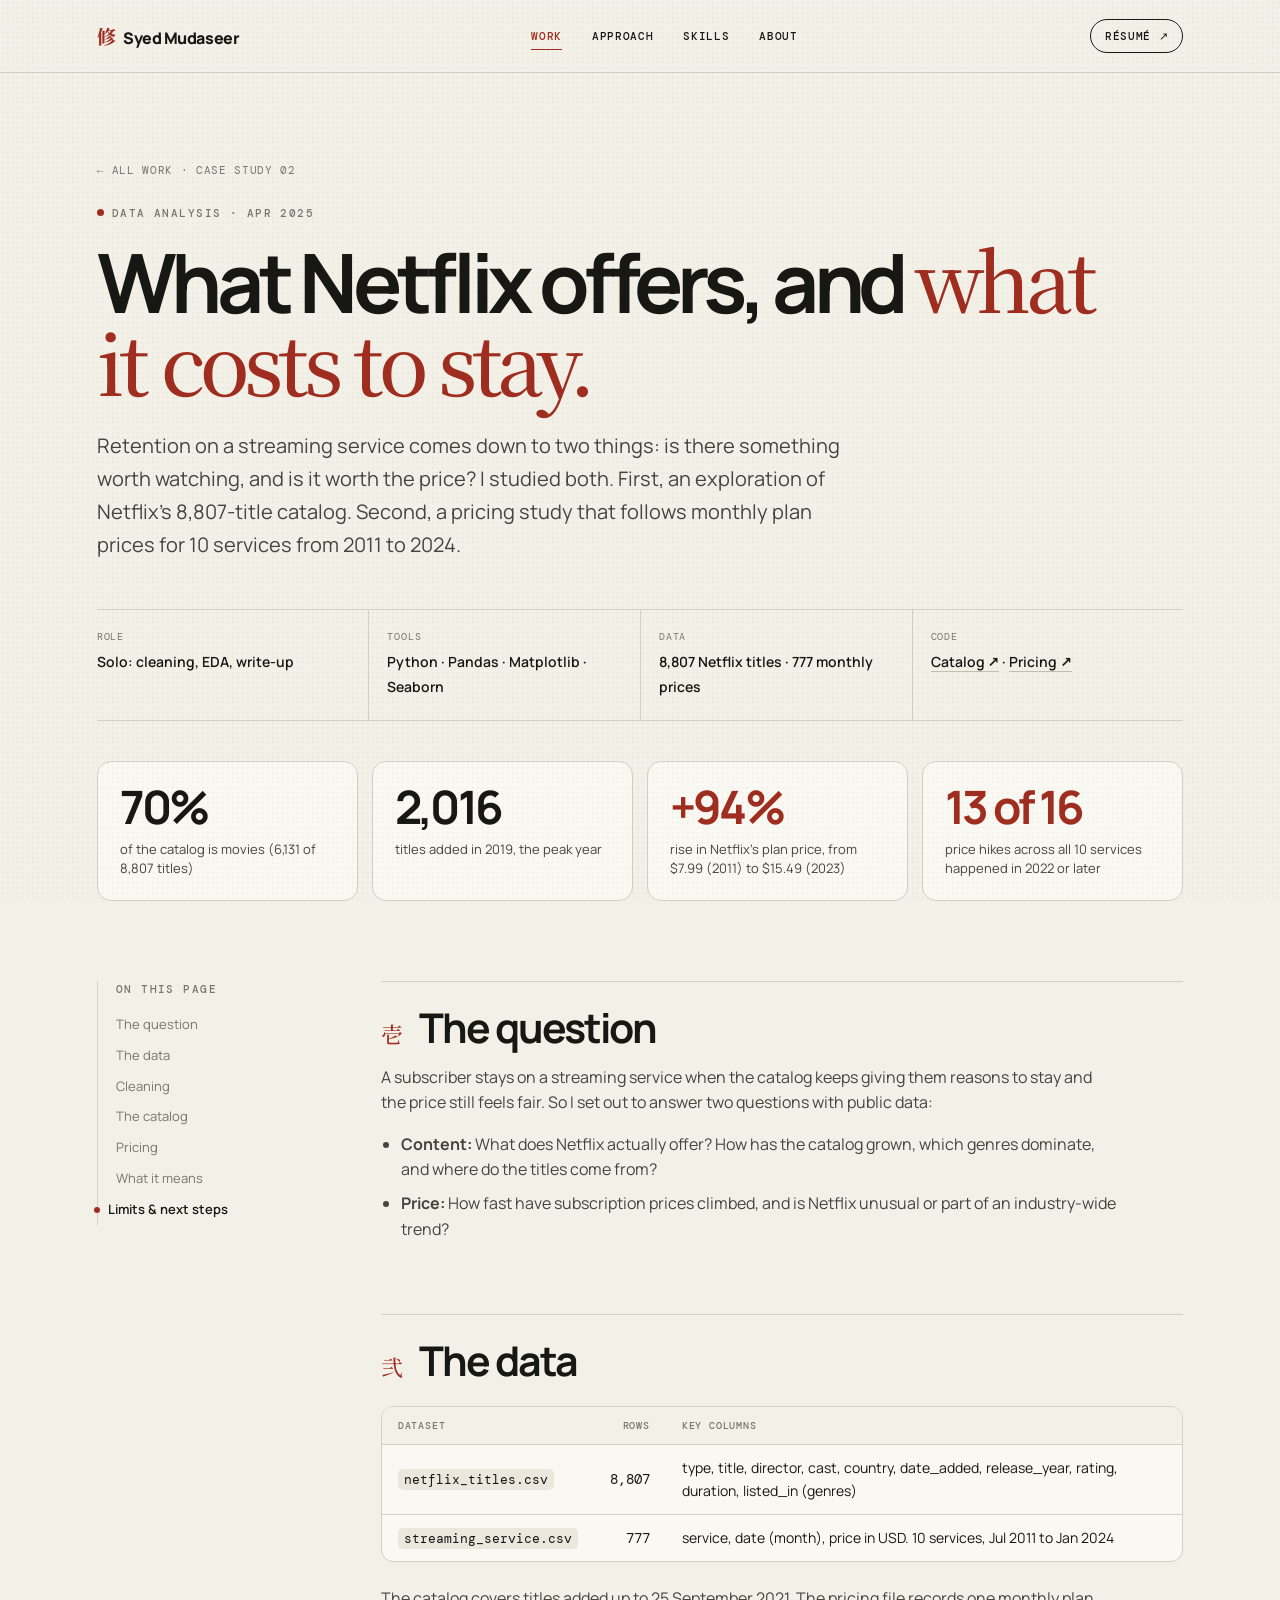
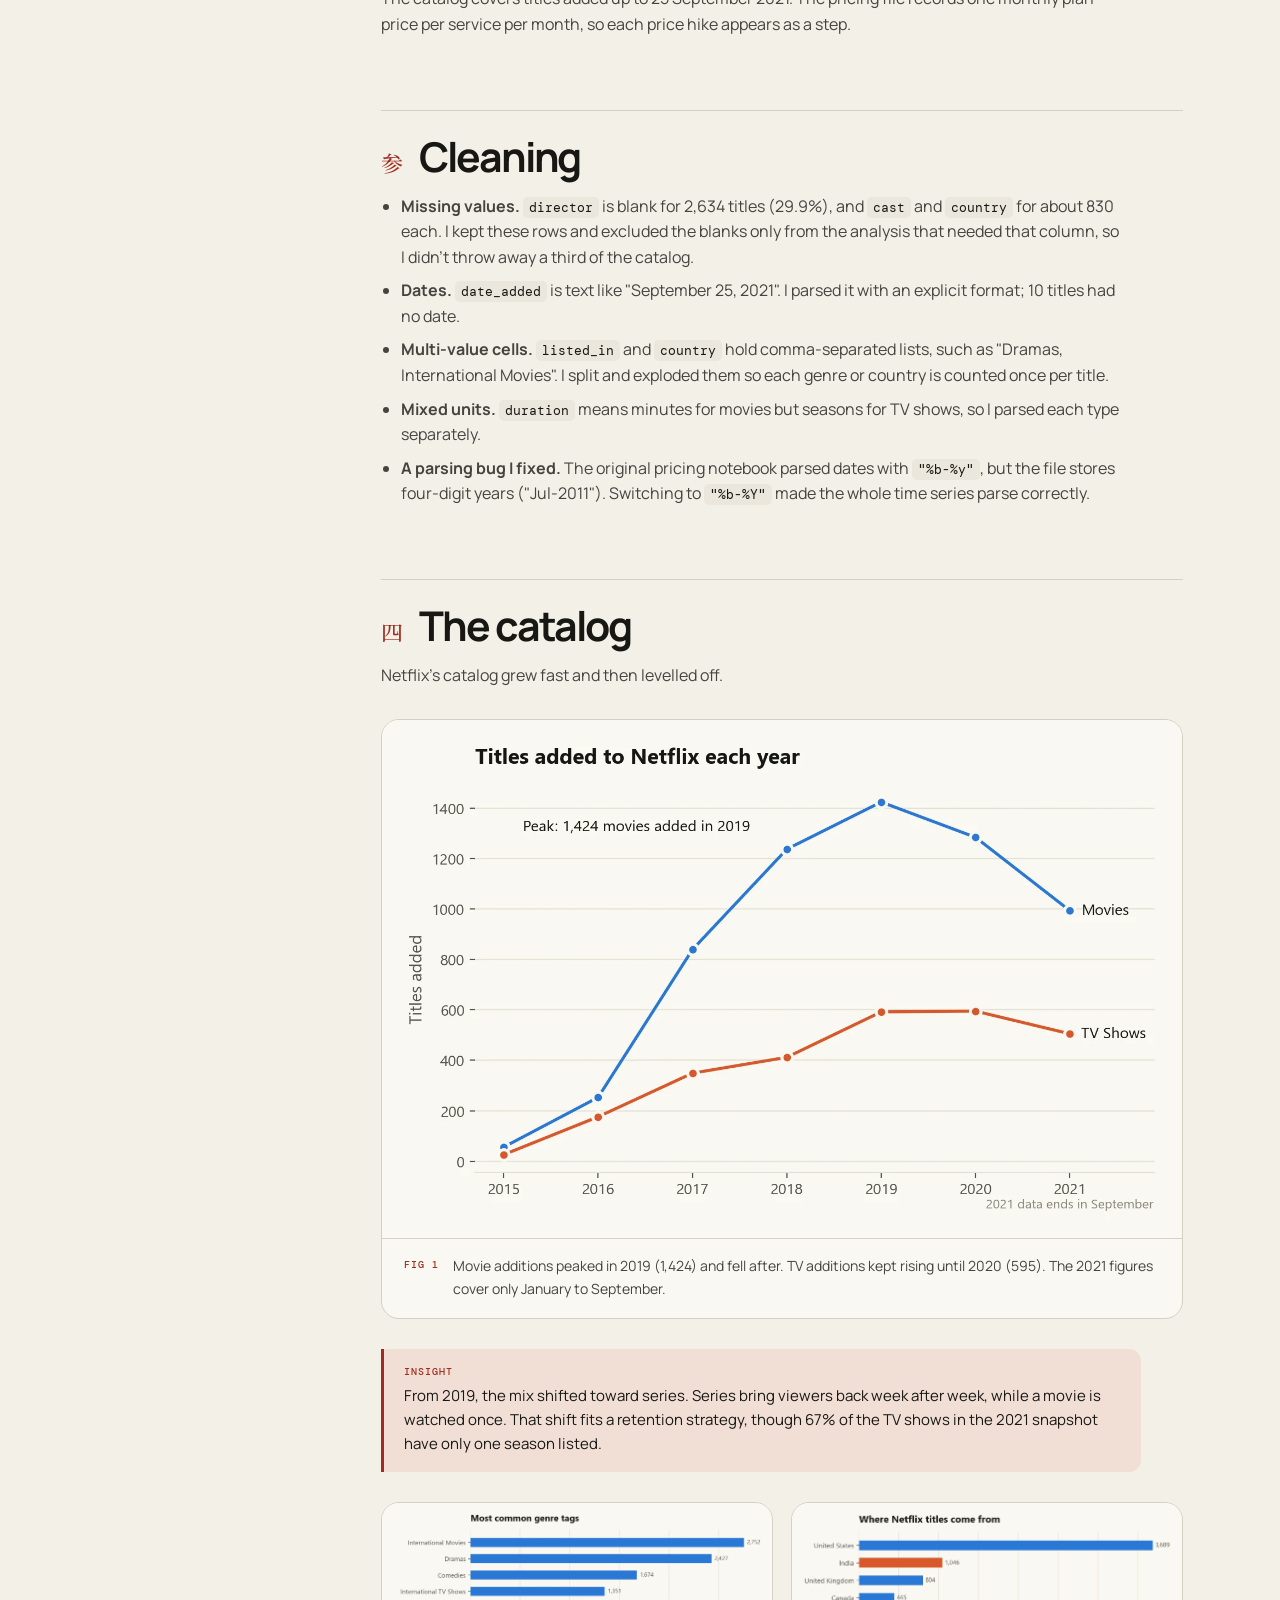
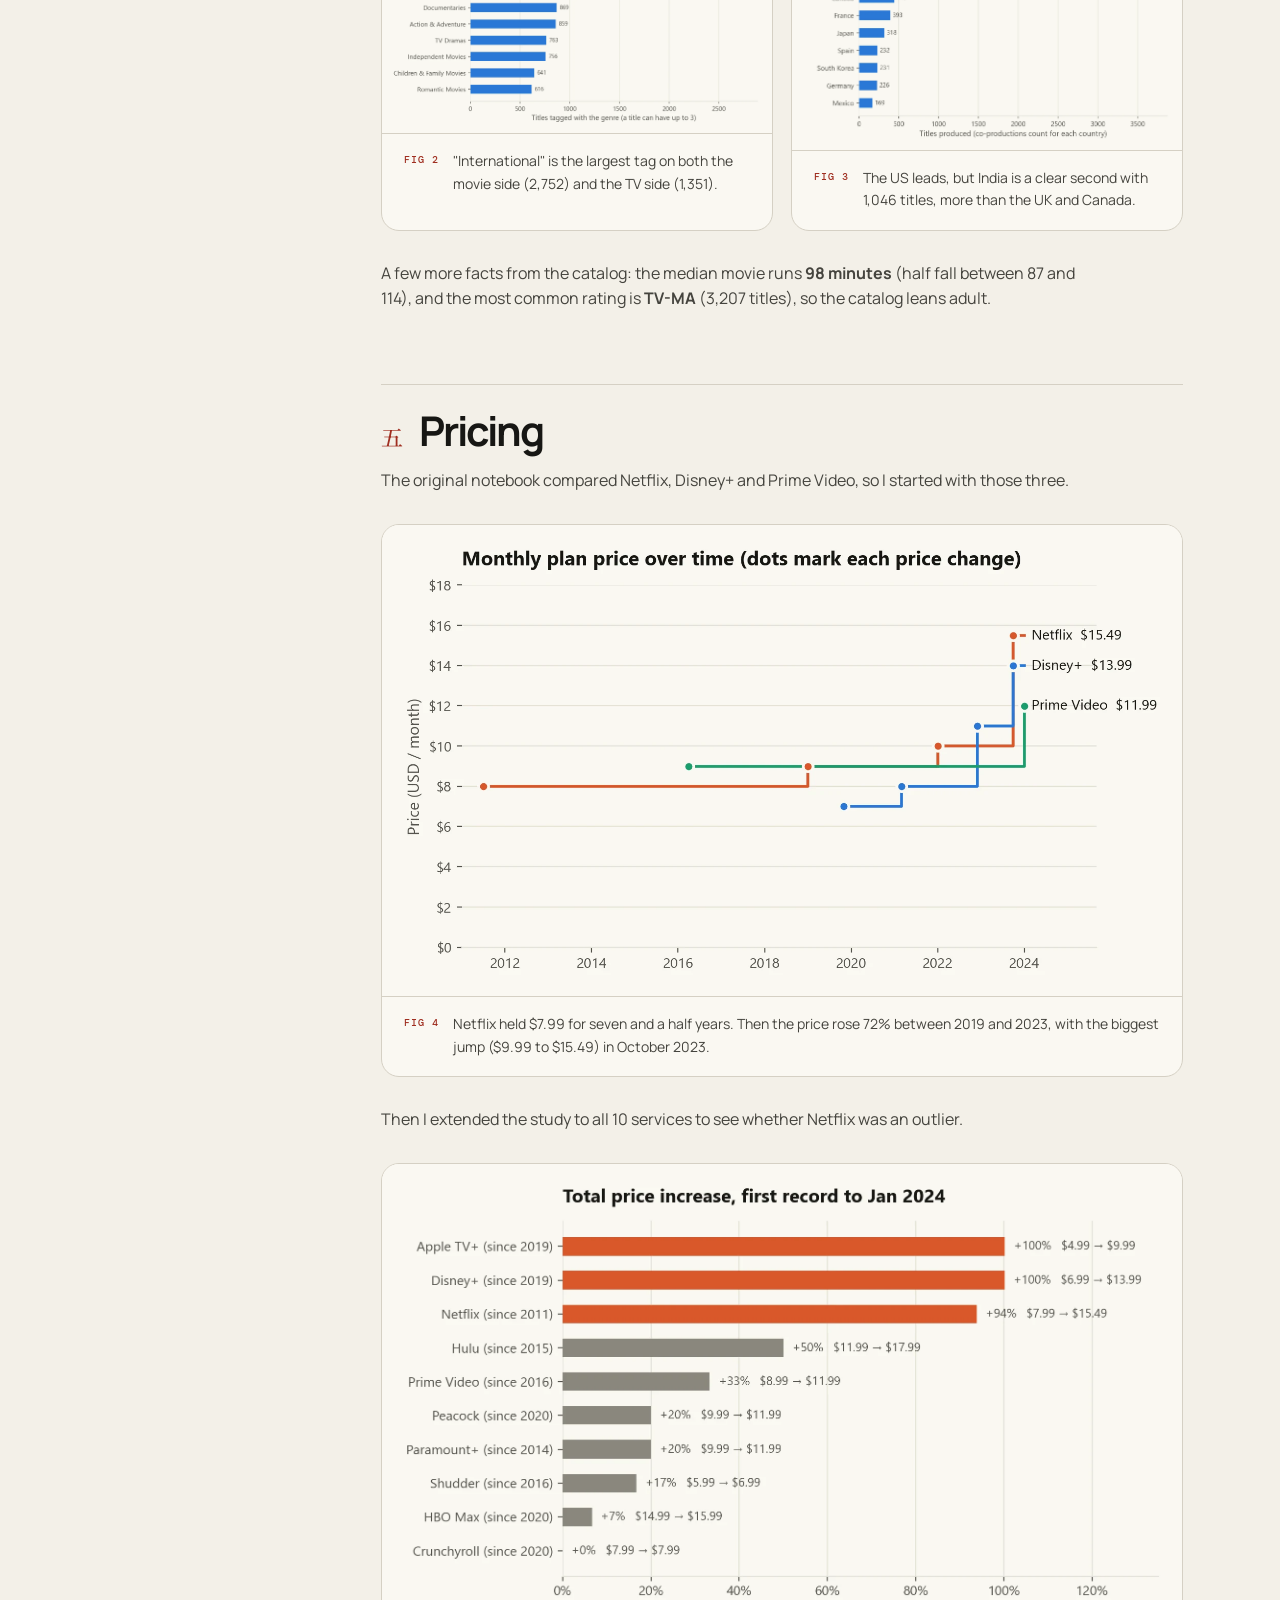
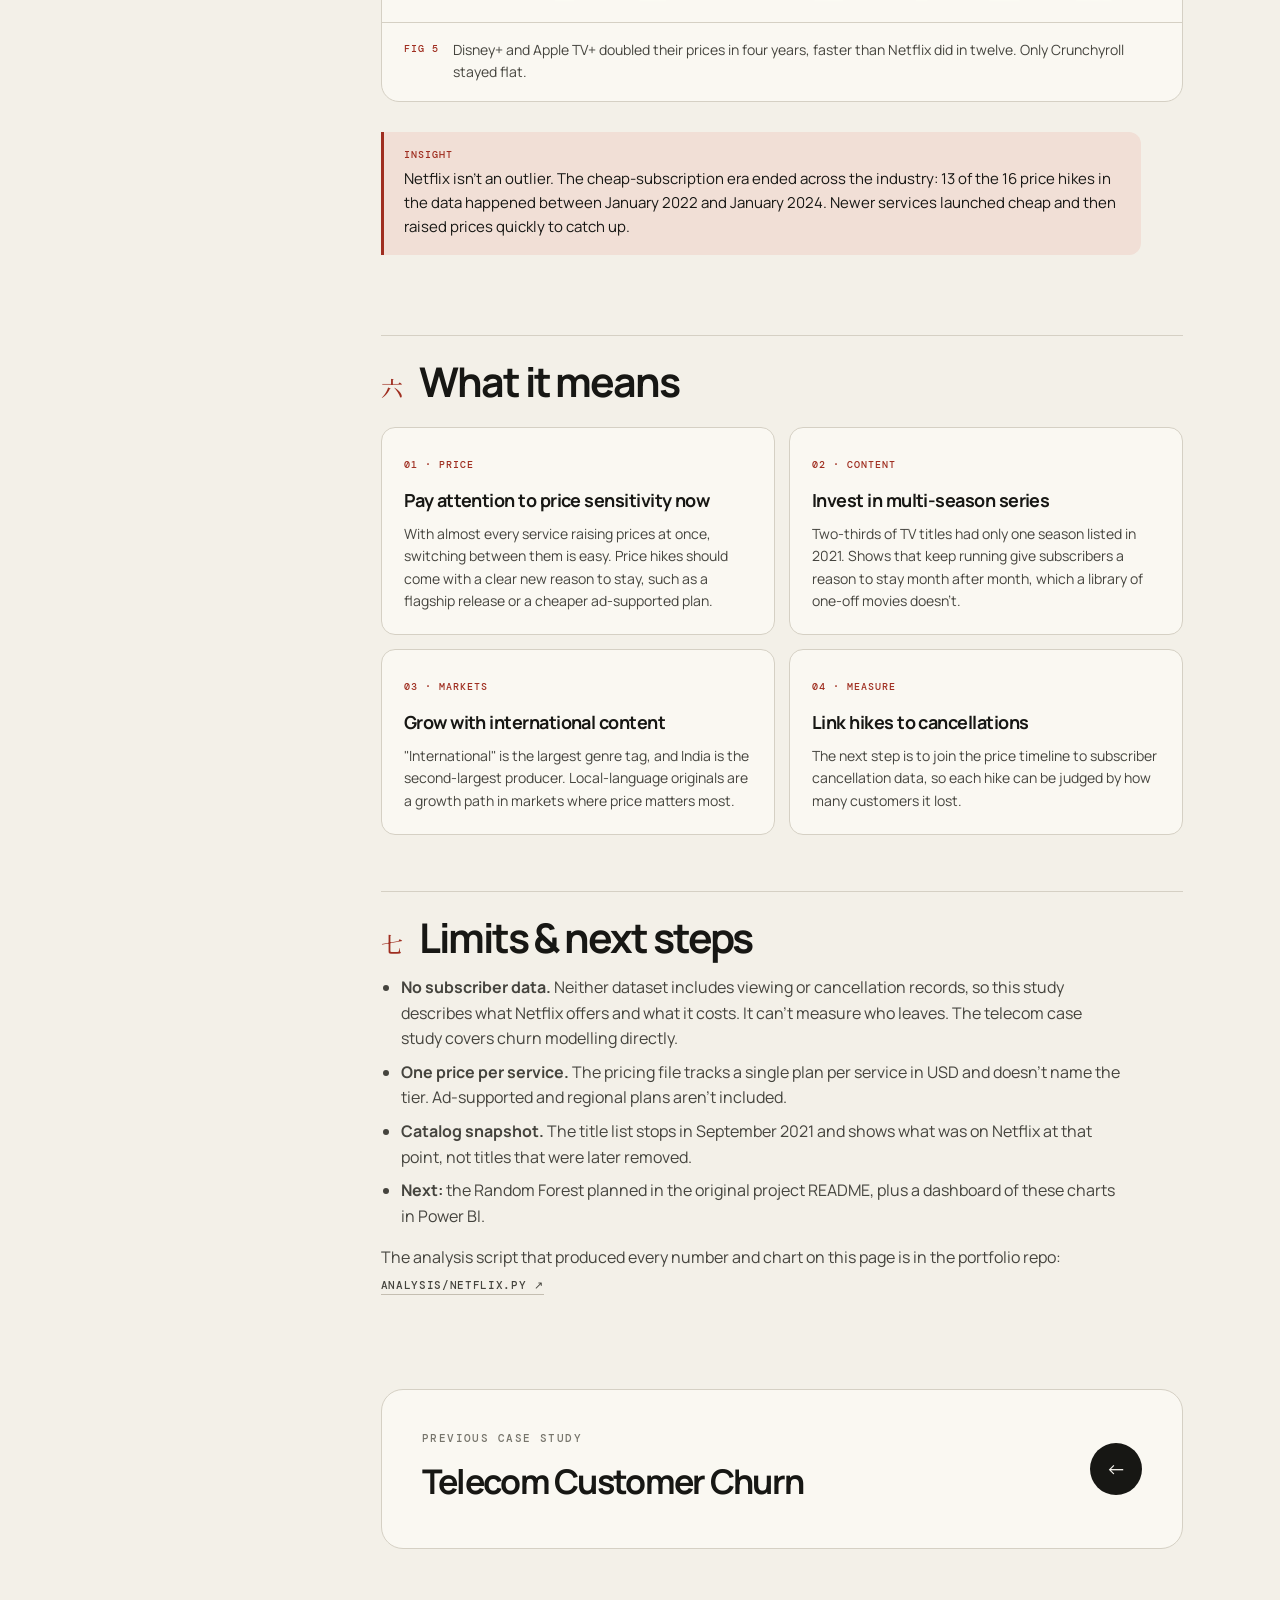
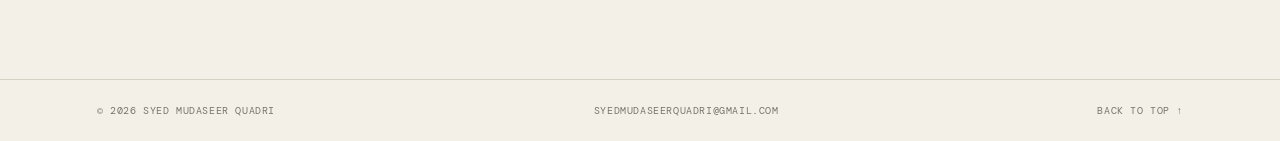
==== commit 4865314d: "Apply Codex review fixes: claims, reproducibility, lightbox a11y - Scripts now export every number t" ====
--- a/netflix-streaming.html
+++ b/netflix-streaming.html
@@ -90,7 +90,7 @@
             <button type="button" aria-label="Enlarge chart"><img src="assets/netflix/added.webp" alt="Line chart of titles added per year, 2015 to 2021. Movies rise from 56 to a peak of 1,424 in 2019, then fall to 993 in 2021. TV shows rise from 26 to about 595 in 2020." width="1460" height="946" loading="lazy"></button>
             <figcaption><b>Fig 1</b><span>Movie additions peaked in 2019 (1,424) and fell after. TV additions kept rising until 2020 (595). The 2021 figures cover only January to September.</span></figcaption>
           </figure>
-          <div class="insight"><strong>Insight</strong><p>From 2019, the mix shifted toward series. Series bring viewers back week after week, while a movie is watched once. That shift fits a retention strategy, though 67% of Netflix's TV shows still have only one season.</p></div>
+          <div class="insight"><strong>Insight</strong><p>From 2019, the mix shifted toward series. Series bring viewers back week after week, while a movie is watched once. That shift fits a retention strategy, though 67% of the TV shows in the 2021 snapshot have only one season listed.</p></div>
 
           <div class="fig-pair">
             <figure class="figure">
@@ -124,7 +124,7 @@
           <div class="beat-head"><b>六</b><h2>What it means</h2></div>
           <div class="recs">
             <div class="rec"><span>01 · PRICE</span><h3>Pay attention to price sensitivity now</h3><p>With almost every service raising prices at once, switching between them is easy. Price hikes should come with a clear new reason to stay, such as a flagship release or a cheaper ad-supported plan.</p></div>
-            <div class="rec"><span>02 · CONTENT</span><h3>Invest in multi-season series</h3><p>Two-thirds of TV titles end after one season. Shows that keep running give subscribers a reason to stay month after month, which a library of one-off movies doesn't.</p></div>
+            <div class="rec"><span>02 · CONTENT</span><h3>Invest in multi-season series</h3><p>Two-thirds of TV titles had only one season listed in 2021. Shows that keep running give subscribers a reason to stay month after month, which a library of one-off movies doesn't.</p></div>
             <div class="rec"><span>03 · MARKETS</span><h3>Grow with international content</h3><p>"International" is the largest genre tag, and India is the second-largest producer. Local-language originals are a growth path in markets where price matters most.</p></div>
             <div class="rec"><span>04 · MEASURE</span><h3>Link hikes to cancellations</h3><p>The next step is to join the price timeline to subscriber cancellation data, so each hike can be judged by how many customers it lost.</p></div>
           </div>
